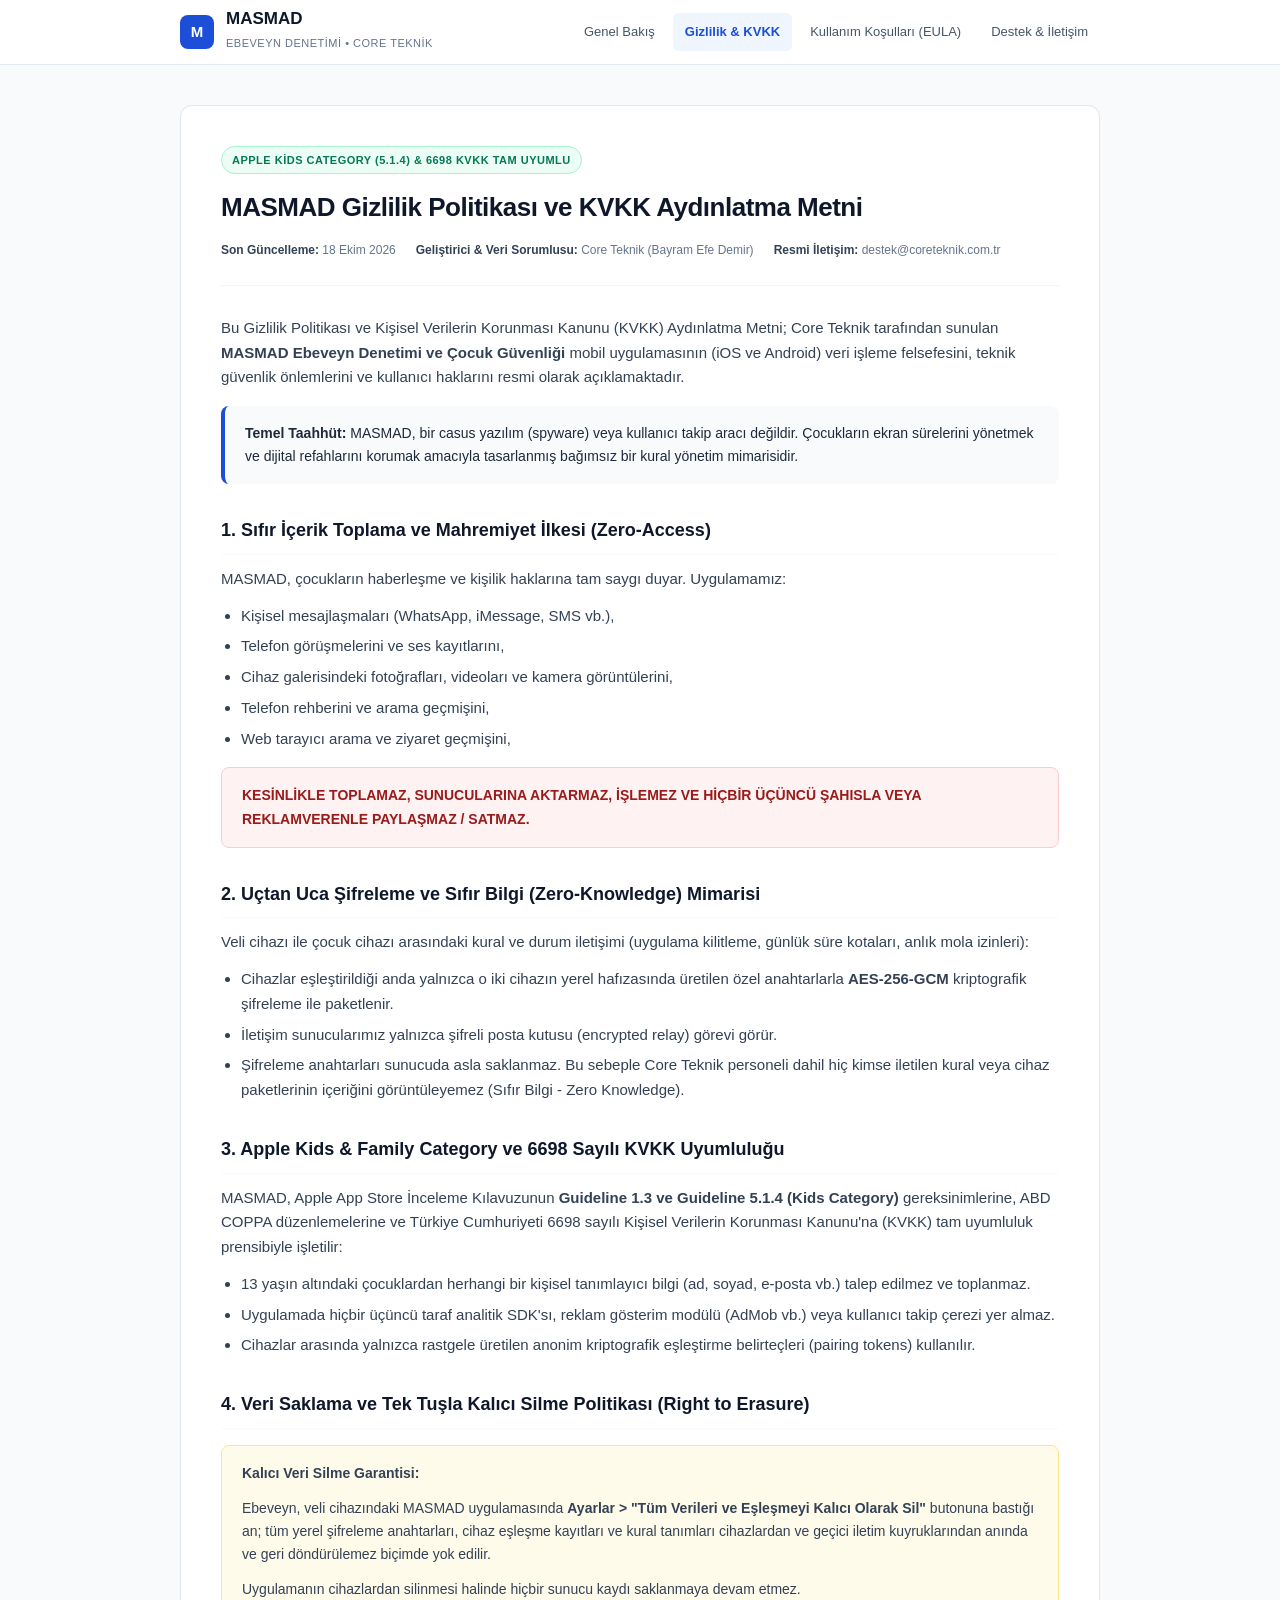
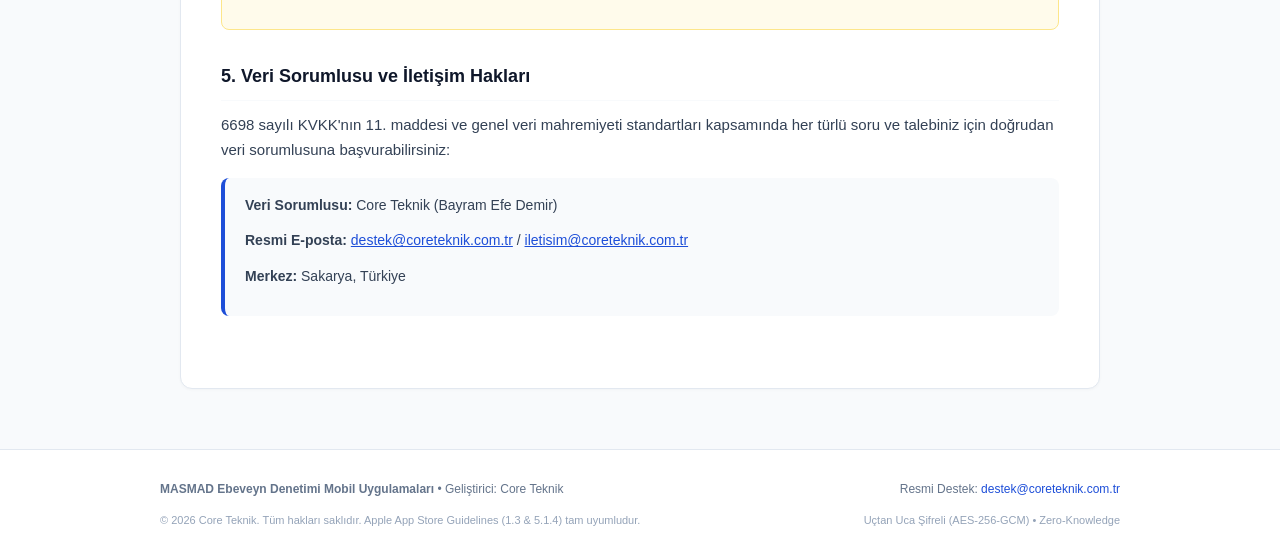
==== privacy/index.html @ 08ceb352 "feat: Standalone official legal and support viewer for MASMAD" ====
<!DOCTYPE html>
<html lang="tr">
<head>
  <meta charset="UTF-8">
  <meta name="viewport" content="width=device-width, initial-scale=1.0">
  <title>MASMAD — Gizlilik Politikası ve KVKK Aydınlatma Metni</title>
  <meta name="description" content="MASMAD mobil uygulamasının resmi Gizlilik Politikası ve KVKK Aydınlatma Metni. Apple Kids Category ve 6698 Sayılı KVKK tam uyumlu.">
  <link rel="stylesheet" href="/style.css">
</head>
<body>

  <header class="header">
    <div class="header-container">
      <a href="/" class="brand">
        <div class="brand-badge">M</div>
        <div class="brand-text">
          <h1>MASMAD</h1>
          <span>Ebeveyn Denetimi &bull; Core Teknik</span>
        </div>
      </a>
      <nav class="nav">
        <a href="/">Genel Bakış</a>
        <a href="/privacy" class="active">Gizlilik &amp; KVKK</a>
        <a href="/terms">Kullanım Koşulları (EULA)</a>
        <a href="/support">Destek &amp; İletişim</a>
      </nav>
    </div>
  </header>

  <main class="main-content">
    <article class="doc-card">
      <span class="doc-badge badge-green">Apple Kids Category (5.1.4) &amp; 6698 KVKK Tam Uyumlu</span>
      <h1 class="doc-title">MASMAD Gizlilik Politikası ve KVKK Aydınlatma Metni</h1>
      
      <div class="doc-meta">
        <div><strong>Son Güncelleme:</strong> 18 Ekim 2026</div>
        <div><strong>Geliştirici &amp; Veri Sorumlusu:</strong> Core Teknik (Bayram Efe Demir)</div>
        <div><strong>Resmi İletişim:</strong> destek@coreteknik.com.tr</div>
      </div>

      <div class="section">
        <p>
          Bu Gizlilik Politikası ve Kişisel Verilerin Korunması Kanunu (KVKK) Aydınlatma Metni; Core Teknik tarafından sunulan <strong>MASMAD Ebeveyn Denetimi ve Çocuk Güvenliği</strong> mobil uygulamasının (iOS ve Android) veri işleme felsefesini, teknik güvenlik önlemlerini ve kullanıcı haklarını resmi olarak açıklamaktadır.
        </p>
        <div class="callout callout-blue">
          <strong>Temel Taahhüt:</strong> MASMAD, bir casus yazılım (spyware) veya kullanıcı takip aracı değildir. Çocukların ekran sürelerini yönetmek ve dijital refahlarını korumak amacıyla tasarlanmış bağımsız bir kural yönetim mimarisidir.
        </div>
      </div>

      <div class="section">
        <h2>1. Sıfır İçerik Toplama ve Mahremiyet İlkesi (Zero-Access)</h2>
        <p>
          MASMAD, çocukların haberleşme ve kişilik haklarına tam saygı duyar. Uygulamamız:
        </p>
        <ul>
          <li>Kişisel mesajlaşmaları (WhatsApp, iMessage, SMS vb.),</li>
          <li>Telefon görüşmelerini ve ses kayıtlarını,</li>
          <li>Cihaz galerisindeki fotoğrafları, videoları ve kamera görüntülerini,</li>
          <li>Telefon rehberini ve arama geçmişini,</li>
          <li>Web tarayıcı arama ve ziyaret geçmişini,</li>
        </ul>
        <div class="callout callout-red">
          KESİNLİKLE TOPLAMAZ, SUNUCULARINA AKTARMAZ, İŞLEMEZ VE HİÇBİR ÜÇÜNCÜ ŞAHISLA VEYA REKLAMVERENLE PAYLAŞMAZ / SATMAZ.
        </div>
      </div>

      <div class="section">
        <h2>2. Uçtan Uca Şifreleme ve Sıfır Bilgi (Zero-Knowledge) Mimarisi</h2>
        <p>
          Veli cihazı ile çocuk cihazı arasındaki kural ve durum iletişimi (uygulama kilitleme, günlük süre kotaları, anlık mola izinleri):
        </p>
        <ul>
          <li>Cihazlar eşleştirildiği anda yalnızca o iki cihazın yerel hafızasında üretilen özel anahtarlarla <strong>AES-256-GCM</strong> kriptografik şifreleme ile paketlenir.</li>
          <li>İletişim sunucularımız yalnızca şifreli posta kutusu (encrypted relay) görevi görür.</li>
          <li>Şifreleme anahtarları sunucuda asla saklanmaz. Bu sebeple Core Teknik personeli dahil hiç kimse iletilen kural veya cihaz paketlerinin içeriğini görüntüleyemez (Sıfır Bilgi - Zero Knowledge).</li>
        </ul>
      </div>

      <div class="section">
        <h2>3. Apple Kids &amp; Family Category ve 6698 Sayılı KVKK Uyumluluğu</h2>
        <p>
          MASMAD, Apple App Store İnceleme Kılavuzunun <strong>Guideline 1.3 ve Guideline 5.1.4 (Kids Category)</strong> gereksinimlerine, ABD COPPA düzenlemelerine ve Türkiye Cumhuriyeti 6698 sayılı Kişisel Verilerin Korunması Kanunu'na (KVKK) tam uyumluluk prensibiyle işletilir:
        </p>
        <ul>
          <li>13 yaşın altındaki çocuklardan herhangi bir kişisel tanımlayıcı bilgi (ad, soyad, e-posta vb.) talep edilmez ve toplanmaz.</li>
          <li>Uygulamada hiçbir üçüncü taraf analitik SDK'sı, reklam gösterim modülü (AdMob vb.) veya kullanıcı takip çerezi yer almaz.</li>
          <li>Cihazlar arasında yalnızca rastgele üretilen anonim kriptografik eşleştirme belirteçleri (pairing tokens) kullanılır.</li>
        </ul>
      </div>

      <div class="section">
        <h2>4. Veri Saklama ve Tek Tuşla Kalıcı Silme Politikası (Right to Erasure)</h2>
        <div class="callout callout-amber">
          <p><strong>Kalıcı Veri Silme Garantisi:</strong></p>
          <p>
            Ebeveyn, veli cihazındaki MASMAD uygulamasında <strong>Ayarlar &gt; "Tüm Verileri ve Eşleşmeyi Kalıcı Olarak Sil"</strong> butonuna bastığı an; tüm yerel şifreleme anahtarları, cihaz eşleşme kayıtları ve kural tanımları cihazlardan ve geçici iletim kuyruklarından anında ve geri döndürülemez biçimde yok edilir.
          </p>
          <p style="margin-top: 8px;">
            Uygulamanın cihazlardan silinmesi halinde hiçbir sunucu kaydı saklanmaya devam etmez.
          </p>
        </div>
      </div>

      <div class="section">
        <h2>5. Veri Sorumlusu ve İletişim Hakları</h2>
        <p>
          6698 sayılı KVKK'nın 11. maddesi ve genel veri mahremiyeti standartları kapsamında her türlü soru ve talebiniz için doğrudan veri sorumlusuna başvurabilirsiniz:
        </p>
        <div class="callout callout-blue">
          <p><strong>Veri Sorumlusu:</strong> Core Teknik (Bayram Efe Demir)</p>
          <p><strong>Resmi E-posta:</strong> <a href="mailto:destek@coreteknik.com.tr" style="color: #1d4ed8; text-decoration: underline;">destek@coreteknik.com.tr</a> / <a href="mailto:iletisim@coreteknik.com.tr" style="color: #1d4ed8; text-decoration: underline;">iletisim@coreteknik.com.tr</a></p>
          <p><strong>Merkez:</strong> Sakarya, Türkiye</p>
        </div>
      </div>
    </article>
  </main>

  <footer class="footer">
    <div class="footer-container">
      <div class="footer-row">
        <div>
          <strong>MASMAD Ebeveyn Denetimi Mobil Uygulamaları</strong> &bull; Geliştirici: Core Teknik
        </div>
        <div class="footer-links">
          Resmi Destek: <a href="mailto:destek@coreteknik.com.tr">destek@coreteknik.com.tr</a>
        </div>
      </div>
      <div class="footer-row" style="font-size: 11px; color: #94a3b8;">
        <div>&copy; 2026 Core Teknik. Tüm hakları saklıdır. Apple App Store Guidelines (1.3 &amp; 5.1.4) tam uyumludur.</div>
        <div>Uçtan Uca Şifreli (AES-256-GCM) &bull; Zero-Knowledge</div>
      </div>
    </div>
  </footer>

</body>
</html>
---- style.css ----
* {
  box-sizing: border-box;
  margin: 0;
  padding: 0;
}

body {
  font-family: -apple-system, BlinkMacSystemFont, "Segoe UI", Roboto, Helvetica, Arial, sans-serif;
  background-color: #f8fafc;
  color: #1e293b;
  line-height: 1.65;
  font-size: 15px;
  -webkit-font-smoothing: antialiased;
}

/* Header */
.header {
  background-color: #ffffff;
  border-bottom: 1px solid #e2e8f0;
  position: sticky;
  top: 0;
  z-index: 100;
}

.header-container {
  max-width: 960px;
  margin: 0 auto;
  padding: 0 20px;
  height: 64px;
  display: flex;
  align-items: center;
  justify-content: space-between;
}

.brand {
  display: flex;
  align-items: center;
  text-decoration: none;
  gap: 12px;
}

.brand-badge {
  width: 34px;
  height: 34px;
  background: #1d4ed8;
  color: #ffffff;
  border-radius: 8px;
  display: flex;
  align-items: center;
  justify-content: center;
  font-weight: 800;
  font-size: 15px;
}

.brand-text h1 {
  font-size: 17px;
  font-weight: 700;
  color: #0f172a;
  line-height: 1.2;
}

.brand-text span {
  font-size: 11px;
  color: #64748b;
  text-transform: uppercase;
  letter-spacing: 0.5px;
}

.nav {
  display: flex;
  gap: 6px;
}

.nav a {
  text-decoration: none;
  font-size: 13px;
  font-weight: 500;
  color: #475569;
  padding: 8px 12px;
  border-radius: 6px;
  transition: all 0.15s ease;
}

.nav a:hover {
  background-color: #f1f5f9;
  color: #0f172a;
}

.nav a.active {
  background-color: #eff6ff;
  color: #1d4ed8;
  font-weight: 600;
}

/* Container */
.main-content {
  max-width: 960px;
  margin: 0 auto;
  padding: 40px 20px 60px;
}

/* Paper Card */
.doc-card {
  background: #ffffff;
  border: 1px solid #e2e8f0;
  border-radius: 12px;
  padding: 40px;
  box-shadow: 0 1px 3px rgba(0, 0, 0, 0.03);
}

.doc-badge {
  display: inline-block;
  font-size: 11px;
  font-weight: 600;
  padding: 4px 10px;
  border-radius: 20px;
  margin-bottom: 12px;
  text-transform: uppercase;
  letter-spacing: 0.5px;
}

.badge-green {
  background-color: #ecfdf5;
  color: #047857;
  border: 1px solid #a7f3d0;
}

.badge-blue {
  background-color: #eff6ff;
  color: #1d4ed8;
  border: 1px solid #bfdbfe;
}

.badge-amber {
  background-color: #fffbeb;
  color: #b45309;
  border: 1px solid #fde68a;
}

.doc-title {
  font-size: 26px;
  font-weight: 800;
  color: #0f172a;
  margin-bottom: 12px;
  letter-spacing: -0.5px;
}

.doc-meta {
  display: flex;
  flex-wrap: wrap;
  gap: 20px;
  font-size: 12px;
  color: #64748b;
  padding-bottom: 24px;
  border-bottom: 1px solid #f1f5f9;
  margin-bottom: 30px;
}

.doc-meta strong {
  color: #334155;
}

/* Document Sections */
.section {
  margin-bottom: 32px;
}

.section h2 {
  font-size: 18px;
  font-weight: 700;
  color: #0f172a;
  margin-bottom: 12px;
  padding-bottom: 8px;
  border-bottom: 1px solid #f8fafc;
}

.section p {
  color: #334155;
  margin-bottom: 12px;
}

.section ul {
  padding-left: 20px;
  margin-bottom: 14px;
}

.section li {
  color: #334155;
  margin-bottom: 6px;
}

/* Callout Boxes */
.callout {
  padding: 16px 20px;
  border-radius: 8px;
  margin: 16px 0;
  font-size: 14px;
}

.callout-blue {
  background-color: #f8fafc;
  border-left: 4px solid #1d4ed8;
  color: #1e293b;
}

.callout-red {
  background-color: #fef2f2;
  border: 1px solid #fecaca;
  color: #991b1b;
  font-weight: 600;
}

.callout-green {
  background-color: #f0fdf4;
  border: 2px solid #bbf7d0;
  color: #166534;
}

.callout-amber {
  background-color: #fffbeb;
  border: 1px solid #fde68a;
  color: #92400e;
}

/* Grid Cards on Home */
.grid-3 {
  display: grid;
  grid-template-columns: repeat(auto-fit, minmax(280px, 1fr));
  gap: 20px;
  margin-top: 24px;
}

.link-card {
  background: #ffffff;
  border: 1px solid #e2e8f0;
  border-radius: 10px;
  padding: 24px;
  text-decoration: none;
  color: inherit;
  display: flex;
  flex-direction: column;
  justify-content: space-between;
  transition: all 0.15s ease;
}

.link-card:hover {
  border-color: #93c5fd;
  box-shadow: 0 4px 6px -1px rgba(0, 0, 0, 0.05);
}

.link-card h3 {
  font-size: 16px;
  font-weight: 700;
  color: #0f172a;
  margin: 12px 0 8px;
}

.link-card p {
  font-size: 13px;
  color: #64748b;
  line-height: 1.5;
}

.card-action {
  margin-top: 20px;
  font-size: 13px;
  font-weight: 600;
  color: #1d4ed8;
}

/* Step Card */
.step-item {
  display: flex;
  gap: 16px;
  padding: 16px;
  background: #f8fafc;
  border: 1px solid #e2e8f0;
  border-radius: 8px;
  margin-bottom: 12px;
}

.step-num {
  width: 30px;
  height: 30px;
  background: #1d4ed8;
  color: #ffffff;
  border-radius: 50%;
  display: flex;
  align-items: center;
  justify-content: center;
  font-weight: 700;
  font-size: 13px;
  flex-shrink: 0;
}

.step-body h4 {
  font-size: 15px;
  font-weight: 700;
  color: #0f172a;
  margin-bottom: 4px;
}

.step-body p {
  font-size: 13px;
  color: #475569;
  margin: 0;
}

/* Footer */
.footer {
  background: #ffffff;
  border-top: 1px solid #e2e8f0;
  padding: 30px 20px;
  font-size: 12px;
  color: #64748b;
}

.footer-container {
  max-width: 960px;
  margin: 0 auto;
  display: flex;
  flex-direction: column;
  gap: 12px;
}

.footer-row {
  display: flex;
  justify-content: space-between;
  align-items: center;
  flex-wrap: wrap;
  gap: 12px;
}

.footer-links a {
  color: #1d4ed8;
  text-decoration: none;
}

.footer-links a:hover {
  text-decoration: underline;
}

/* Responsive */
@media (max-width: 640px) {
  .doc-card {
    padding: 24px 18px;
  }
  .doc-title {
    font-size: 22px;
  }
  .nav {
    display: none;
  }
}
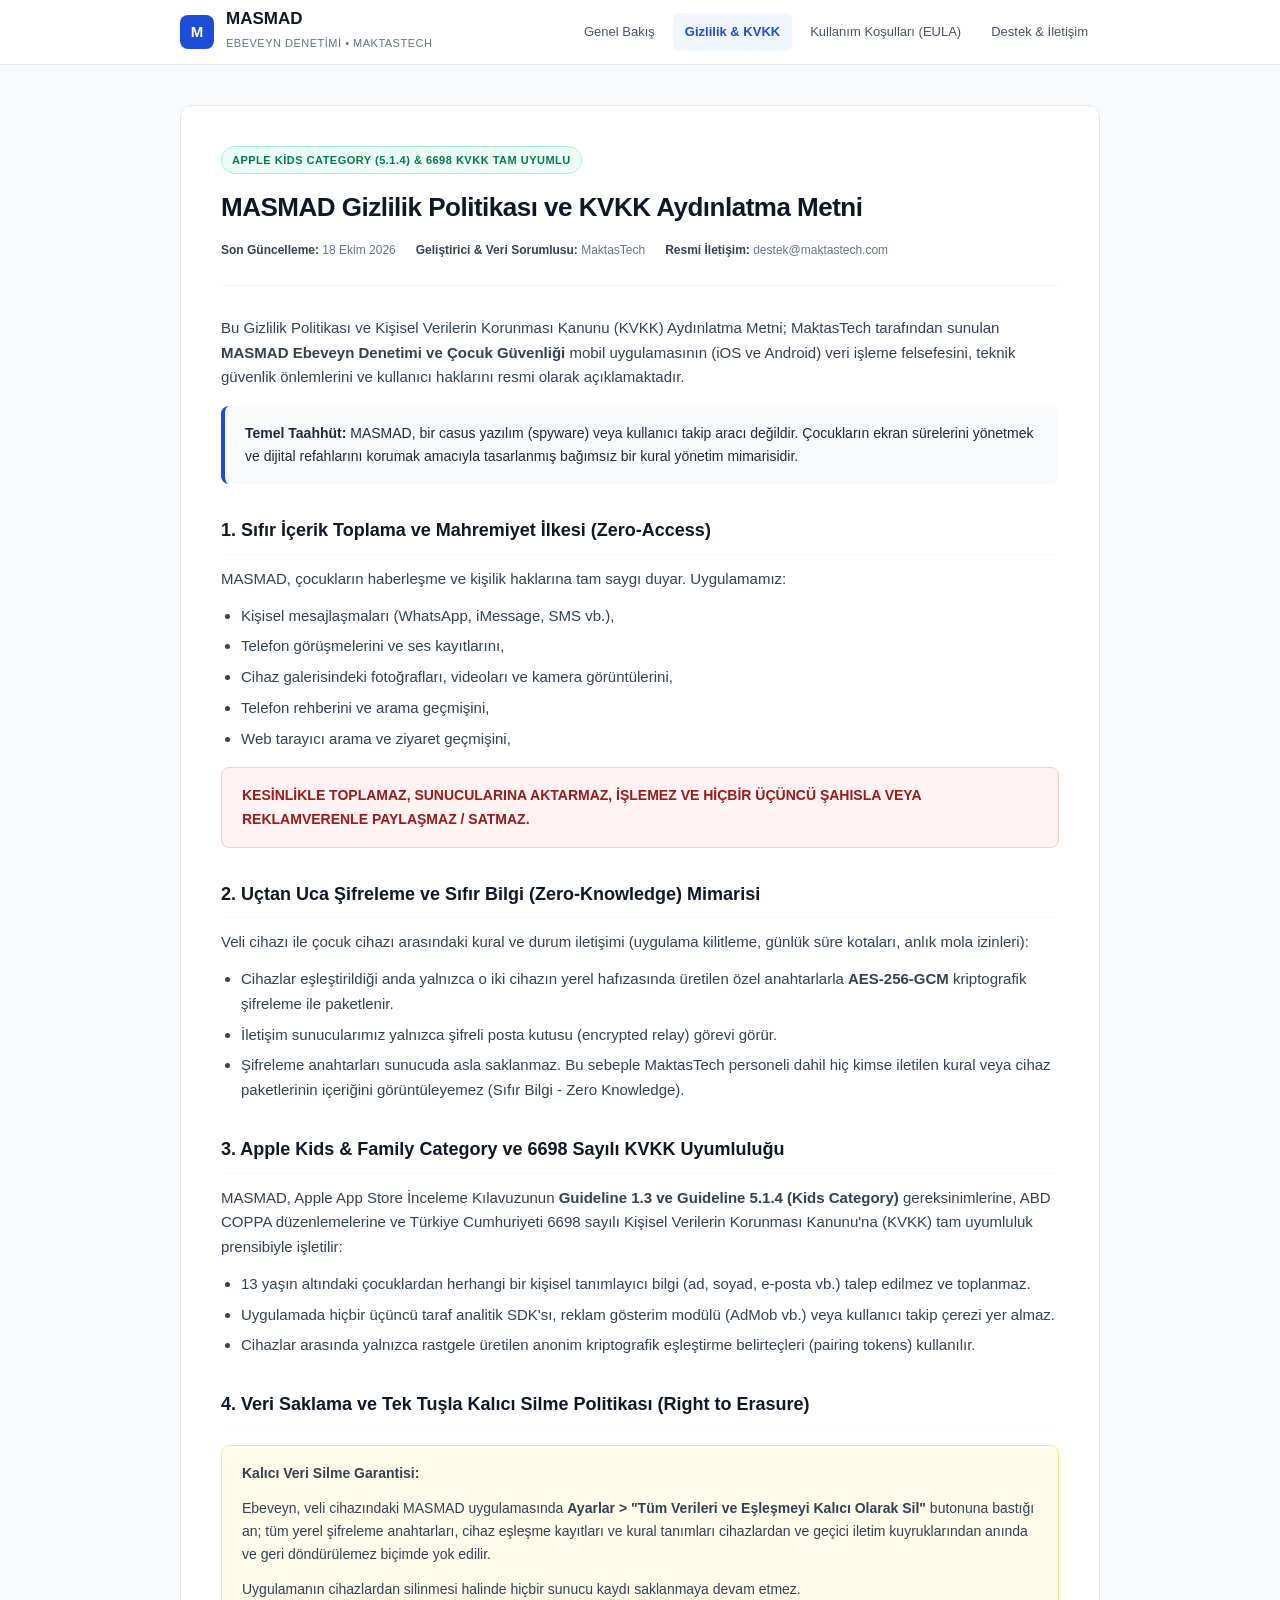
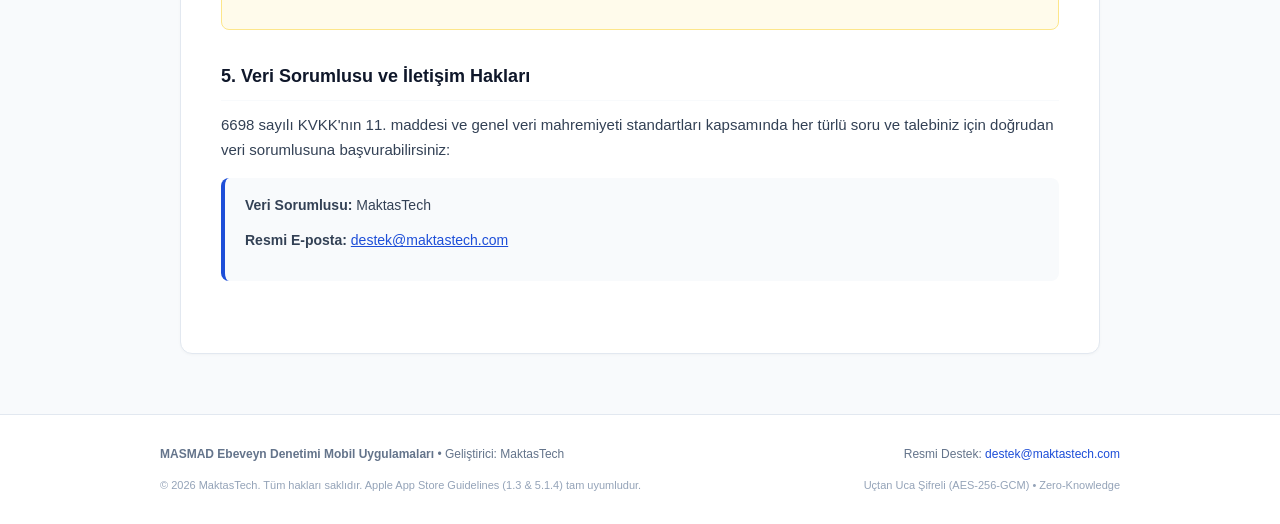
==== commit f0d325a5: "fix: Update developer identity to MaktasTech and remove all personal references" ====
--- a/privacy/index.html
+++ b/privacy/index.html
@@ -15,7 +15,7 @@
         <div class="brand-badge">M</div>
         <div class="brand-text">
           <h1>MASMAD</h1>
-          <span>Ebeveyn Denetimi &bull; Core Teknik</span>
+          <span>Ebeveyn Denetimi &bull; MaktasTech</span>
         </div>
       </a>
       <nav class="nav">
@@ -34,13 +34,13 @@
       
       <div class="doc-meta">
         <div><strong>Son Güncelleme:</strong> 18 Ekim 2026</div>
-        <div><strong>Geliştirici &amp; Veri Sorumlusu:</strong> Core Teknik (Bayram Efe Demir)</div>
-        <div><strong>Resmi İletişim:</strong> destek@coreteknik.com.tr</div>
+        <div><strong>Geliştirici &amp; Veri Sorumlusu:</strong> MaktasTech</div>
+        <div><strong>Resmi İletişim:</strong> destek@maktastech.com</div>
       </div>
 
       <div class="section">
         <p>
-          Bu Gizlilik Politikası ve Kişisel Verilerin Korunması Kanunu (KVKK) Aydınlatma Metni; Core Teknik tarafından sunulan <strong>MASMAD Ebeveyn Denetimi ve Çocuk Güvenliği</strong> mobil uygulamasının (iOS ve Android) veri işleme felsefesini, teknik güvenlik önlemlerini ve kullanıcı haklarını resmi olarak açıklamaktadır.
+          Bu Gizlilik Politikası ve Kişisel Verilerin Korunması Kanunu (KVKK) Aydınlatma Metni; MaktasTech tarafından sunulan <strong>MASMAD Ebeveyn Denetimi ve Çocuk Güvenliği</strong> mobil uygulamasının (iOS ve Android) veri işleme felsefesini, teknik güvenlik önlemlerini ve kullanıcı haklarını resmi olarak açıklamaktadır.
         </p>
         <div class="callout callout-blue">
           <strong>Temel Taahhüt:</strong> MASMAD, bir casus yazılım (spyware) veya kullanıcı takip aracı değildir. Çocukların ekran sürelerini yönetmek ve dijital refahlarını korumak amacıyla tasarlanmış bağımsız bir kural yönetim mimarisidir.
@@ -72,7 +72,7 @@
         <ul>
           <li>Cihazlar eşleştirildiği anda yalnızca o iki cihazın yerel hafızasında üretilen özel anahtarlarla <strong>AES-256-GCM</strong> kriptografik şifreleme ile paketlenir.</li>
           <li>İletişim sunucularımız yalnızca şifreli posta kutusu (encrypted relay) görevi görür.</li>
-          <li>Şifreleme anahtarları sunucuda asla saklanmaz. Bu sebeple Core Teknik personeli dahil hiç kimse iletilen kural veya cihaz paketlerinin içeriğini görüntüleyemez (Sıfır Bilgi - Zero Knowledge).</li>
+          <li>Şifreleme anahtarları sunucuda asla saklanmaz. Bu sebeple MaktasTech personeli dahil hiç kimse iletilen kural veya cihaz paketlerinin içeriğini görüntüleyemez (Sıfır Bilgi - Zero Knowledge).</li>
         </ul>
       </div>
 
@@ -107,9 +107,8 @@
           6698 sayılı KVKK'nın 11. maddesi ve genel veri mahremiyeti standartları kapsamında her türlü soru ve talebiniz için doğrudan veri sorumlusuna başvurabilirsiniz:
         </p>
         <div class="callout callout-blue">
-          <p><strong>Veri Sorumlusu:</strong> Core Teknik (Bayram Efe Demir)</p>
-          <p><strong>Resmi E-posta:</strong> <a href="mailto:destek@coreteknik.com.tr" style="color: #1d4ed8; text-decoration: underline;">destek@coreteknik.com.tr</a> / <a href="mailto:iletisim@coreteknik.com.tr" style="color: #1d4ed8; text-decoration: underline;">iletisim@coreteknik.com.tr</a></p>
-          <p><strong>Merkez:</strong> Sakarya, Türkiye</p>
+          <p><strong>Veri Sorumlusu:</strong> MaktasTech</p>
+          <p><strong>Resmi E-posta:</strong> <a href="mailto:destek@maktastech.com" style="color: #1d4ed8; text-decoration: underline;">destek@maktastech.com</a></p>
         </div>
       </div>
     </article>
@@ -119,14 +118,14 @@
     <div class="footer-container">
       <div class="footer-row">
         <div>
-          <strong>MASMAD Ebeveyn Denetimi Mobil Uygulamaları</strong> &bull; Geliştirici: Core Teknik
+          <strong>MASMAD Ebeveyn Denetimi Mobil Uygulamaları</strong> &bull; Geliştirici: MaktasTech
         </div>
         <div class="footer-links">
-          Resmi Destek: <a href="mailto:destek@coreteknik.com.tr">destek@coreteknik.com.tr</a>
+          Resmi Destek: <a href="mailto:destek@maktastech.com">destek@maktastech.com</a>
         </div>
       </div>
       <div class="footer-row" style="font-size: 11px; color: #94a3b8;">
-        <div>&copy; 2026 Core Teknik. Tüm hakları saklıdır. Apple App Store Guidelines (1.3 &amp; 5.1.4) tam uyumludur.</div>
+        <div>&copy; 2026 MaktasTech. Tüm hakları saklıdır. Apple App Store Guidelines (1.3 &amp; 5.1.4) tam uyumludur.</div>
         <div>Uçtan Uca Şifreli (AES-256-GCM) &bull; Zero-Knowledge</div>
       </div>
     </div>
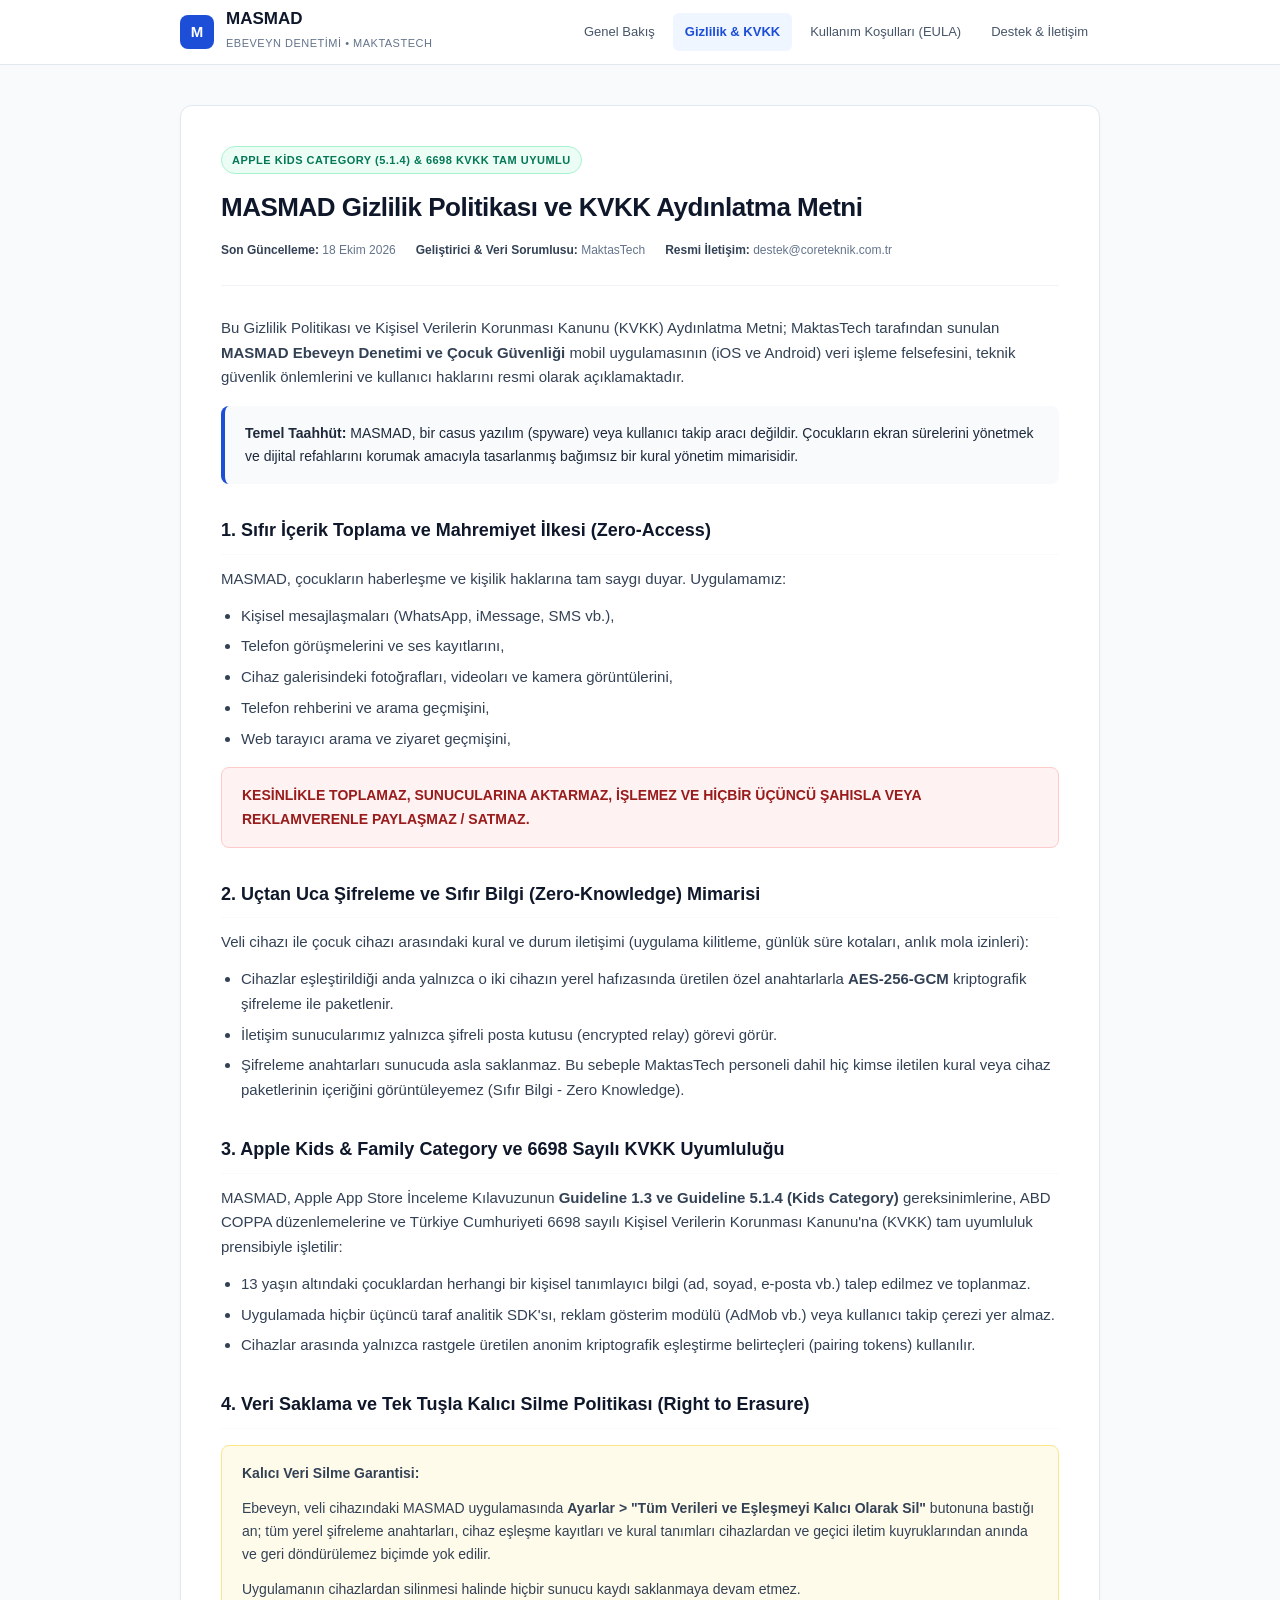
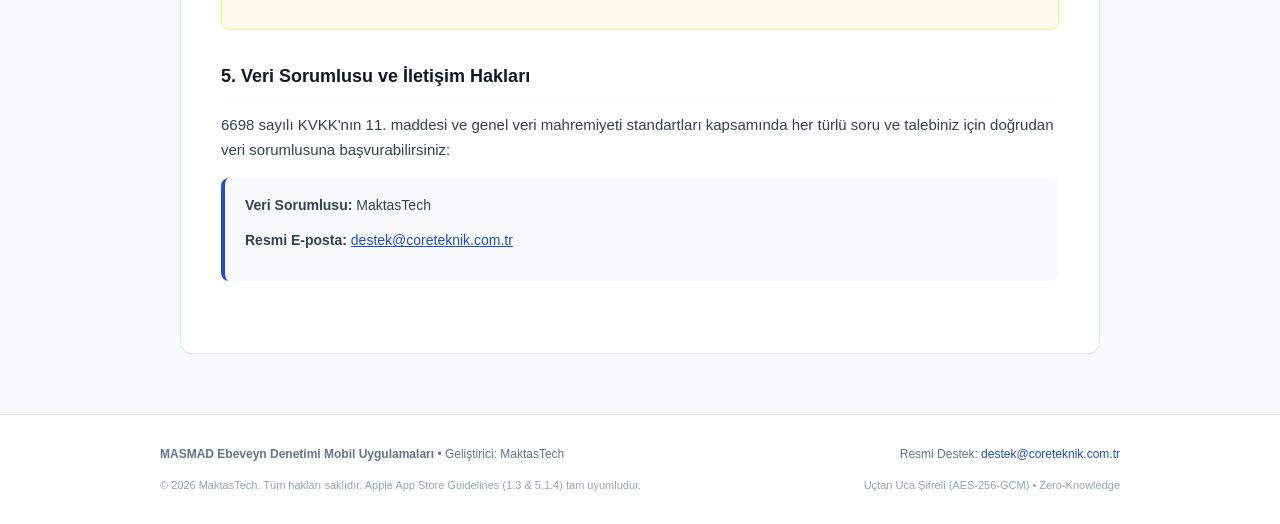
==== commit e06db4a9: "style: Update official contact email to destek@coreteknik.com.tr while keeping MaktasTech as develop" ====
--- a/privacy/index.html
+++ b/privacy/index.html
@@ -35,7 +35,7 @@
       <div class="doc-meta">
         <div><strong>Son Güncelleme:</strong> 18 Ekim 2026</div>
         <div><strong>Geliştirici &amp; Veri Sorumlusu:</strong> MaktasTech</div>
-        <div><strong>Resmi İletişim:</strong> destek@maktastech.com</div>
+        <div><strong>Resmi İletişim:</strong> destek@coreteknik.com.tr</div>
       </div>
 
       <div class="section">
@@ -108,7 +108,7 @@
         </p>
         <div class="callout callout-blue">
           <p><strong>Veri Sorumlusu:</strong> MaktasTech</p>
-          <p><strong>Resmi E-posta:</strong> <a href="mailto:destek@maktastech.com" style="color: #1d4ed8; text-decoration: underline;">destek@maktastech.com</a></p>
+          <p><strong>Resmi E-posta:</strong> <a href="mailto:destek@coreteknik.com.tr" style="color: #1d4ed8; text-decoration: underline;">destek@coreteknik.com.tr</a></p>
         </div>
       </div>
     </article>
@@ -121,7 +121,7 @@
           <strong>MASMAD Ebeveyn Denetimi Mobil Uygulamaları</strong> &bull; Geliştirici: MaktasTech
         </div>
         <div class="footer-links">
-          Resmi Destek: <a href="mailto:destek@maktastech.com">destek@maktastech.com</a>
+          Resmi Destek: <a href="mailto:destek@coreteknik.com.tr">destek@coreteknik.com.tr</a>
         </div>
       </div>
       <div class="footer-row" style="font-size: 11px; color: #94a3b8;">
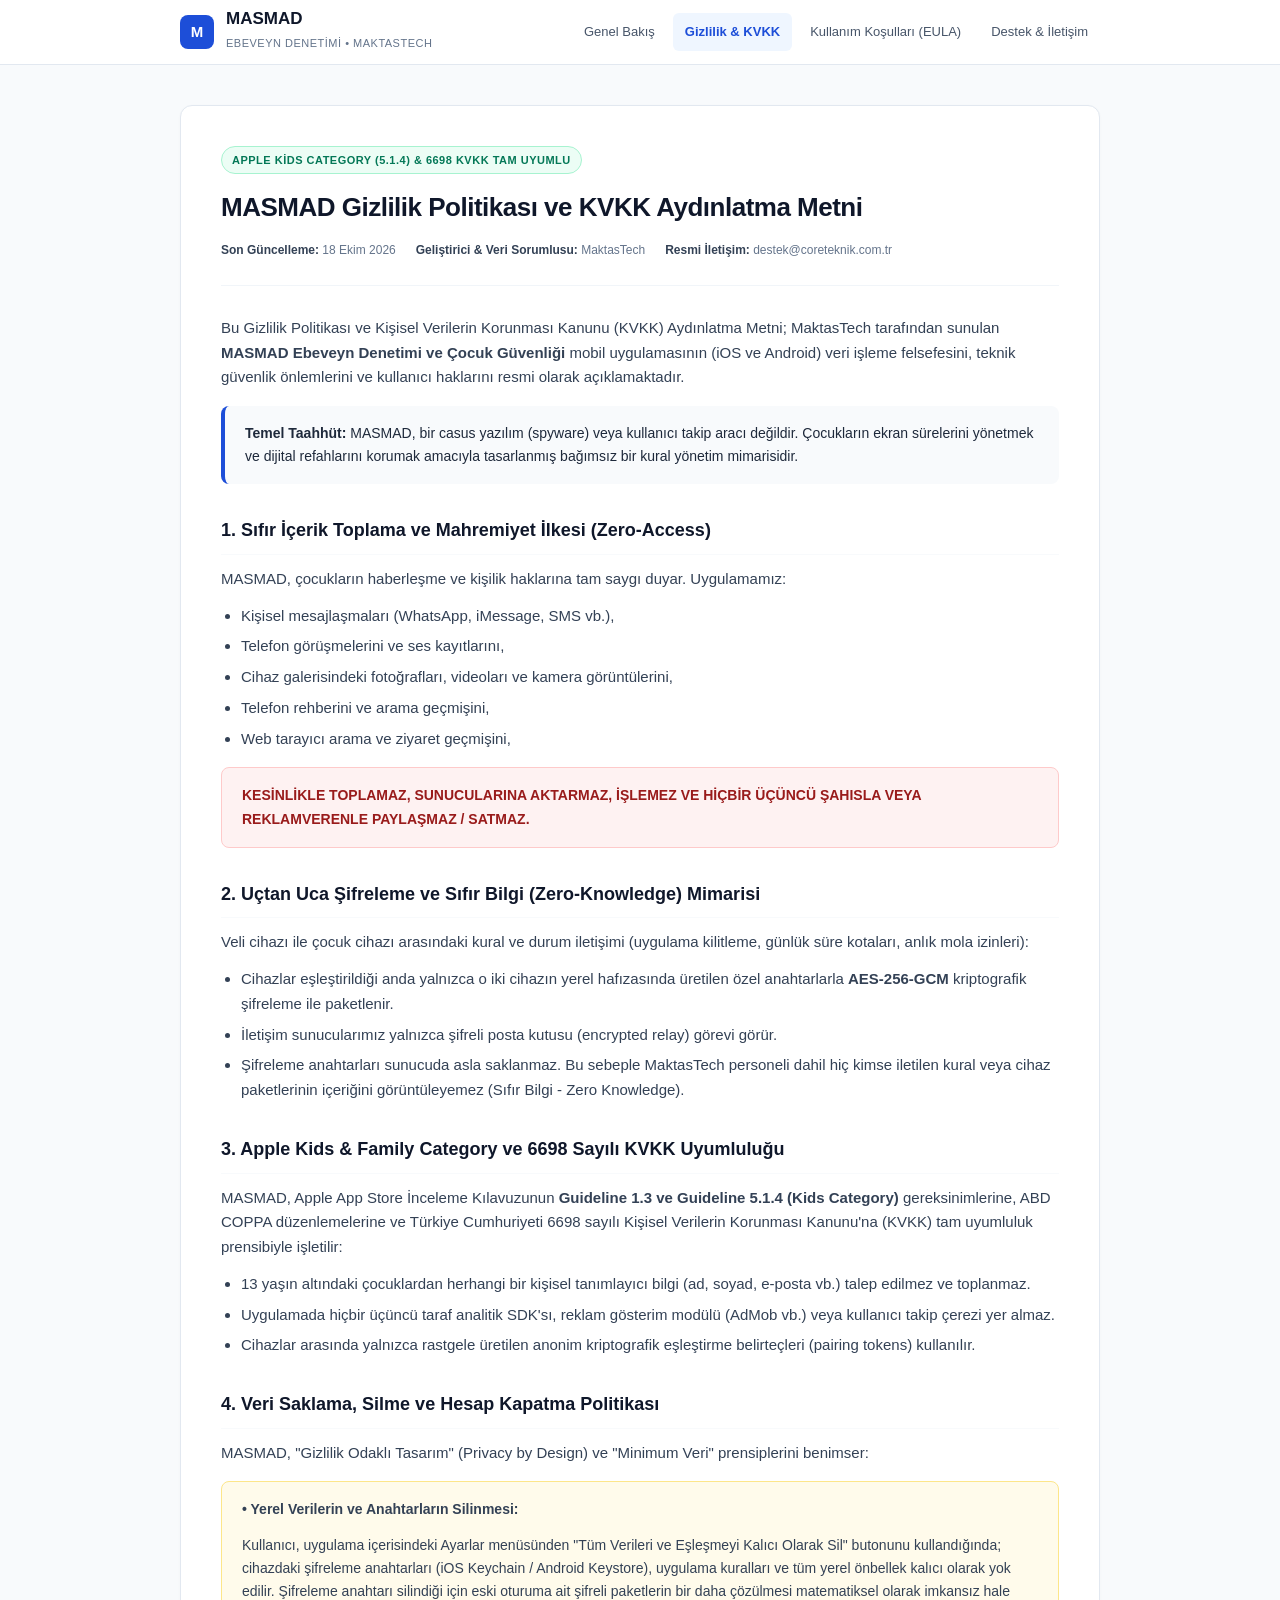
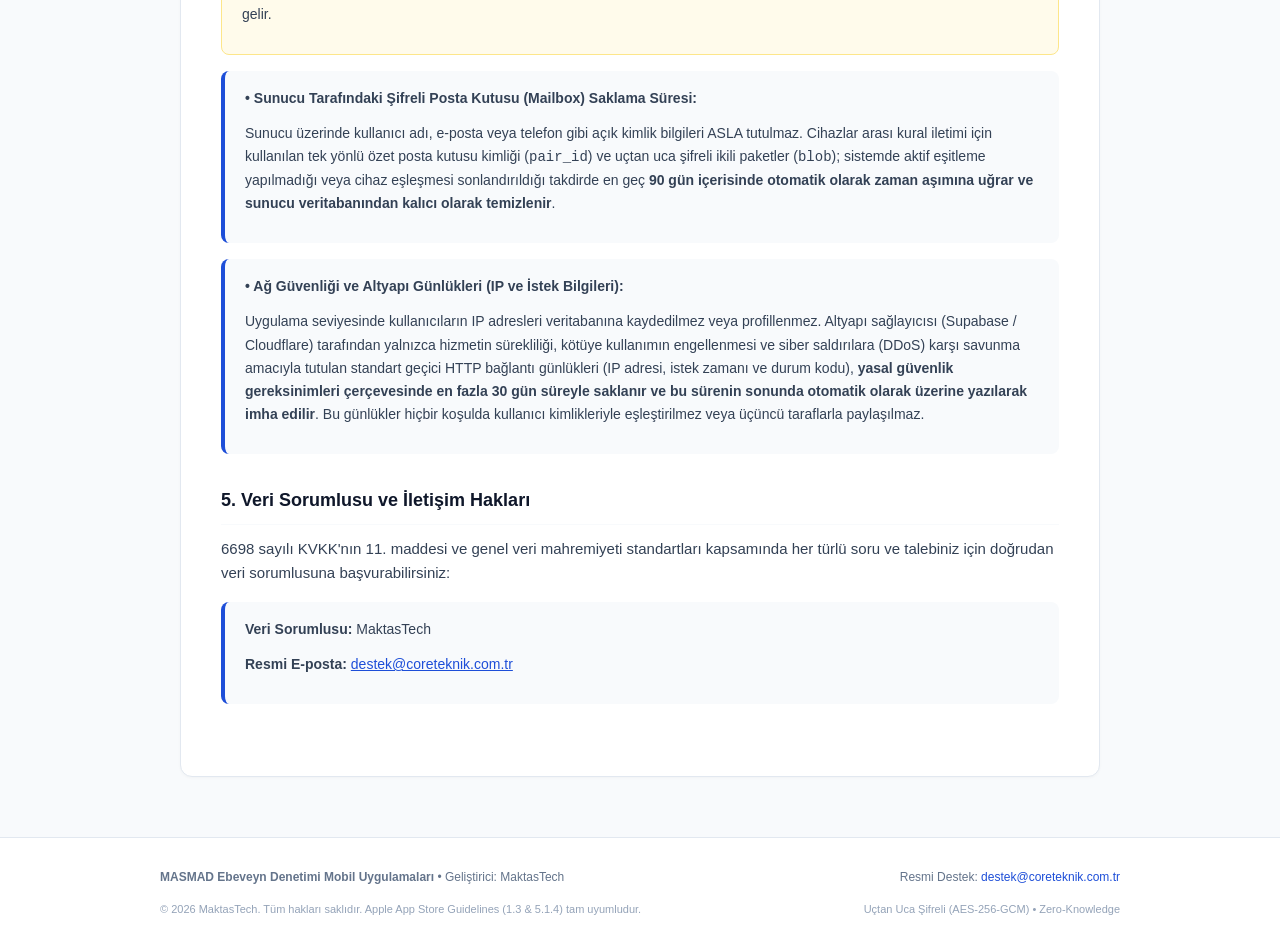
==== commit ad2bb9b9: "docs: Update Section 4 with data retention, deletion, mailbox TTL and server logs policy" ====
--- a/privacy/index.html
+++ b/privacy/index.html
@@ -89,14 +89,29 @@
       </div>
 
       <div class="section">
-        <h2>4. Veri Saklama ve Tek Tuşla Kalıcı Silme Politikası (Right to Erasure)</h2>
-        <div class="callout callout-amber">
-          <p><strong>Kalıcı Veri Silme Garantisi:</strong></p>
+        <h2>4. Veri Saklama, Silme ve Hesap Kapatma Politikası</h2>
+        <p>
+          MASMAD, "Gizlilik Odaklı Tasarım" (Privacy by Design) ve "Minimum Veri" prensiplerini benimser:
+        </p>
+
+        <div class="callout callout-amber" style="margin-bottom: 16px;">
+          <p><strong>• Yerel Verilerin ve Anahtarların Silinmesi:</strong></p>
           <p>
-            Ebeveyn, veli cihazındaki MASMAD uygulamasında <strong>Ayarlar &gt; "Tüm Verileri ve Eşleşmeyi Kalıcı Olarak Sil"</strong> butonuna bastığı an; tüm yerel şifreleme anahtarları, cihaz eşleşme kayıtları ve kural tanımları cihazlardan ve geçici iletim kuyruklarından anında ve geri döndürülemez biçimde yok edilir.
+            Kullanıcı, uygulama içerisindeki Ayarlar menüsünden "Tüm Verileri ve Eşleşmeyi Kalıcı Olarak Sil" butonunu kullandığında; cihazdaki şifreleme anahtarları (iOS Keychain / Android Keystore), uygulama kuralları ve tüm yerel önbellek kalıcı olarak yok edilir. Şifreleme anahtarı silindiği için eski oturuma ait şifreli paketlerin bir daha çözülmesi matematiksel olarak imkansız hale gelir.
           </p>
-          <p style="margin-top: 8px;">
-            Uygulamanın cihazlardan silinmesi halinde hiçbir sunucu kaydı saklanmaya devam etmez.
+        </div>
+
+        <div class="callout callout-blue" style="margin-bottom: 16px;">
+          <p><strong>• Sunucu Tarafındaki Şifreli Posta Kutusu (Mailbox) Saklama Süresi:</strong></p>
+          <p>
+            Sunucu üzerinde kullanıcı adı, e-posta veya telefon gibi açık kimlik bilgileri ASLA tutulmaz. Cihazlar arası kural iletimi için kullanılan tek yönlü özet posta kutusu kimliği (<code>pair_id</code>) ve uçtan uca şifreli ikili paketler (<code>blob</code>); sistemde aktif eşitleme yapılmadığı veya cihaz eşleşmesi sonlandırıldığı takdirde en geç <strong>90 gün içerisinde otomatik olarak zaman aşımına uğrar ve sunucu veritabanından kalıcı olarak temizlenir</strong>.
+          </p>
+        </div>
+
+        <div class="callout callout-blue">
+          <p><strong>• Ağ Güvenliği ve Altyapı Günlükleri (IP ve İstek Bilgileri):</strong></p>
+          <p>
+            Uygulama seviyesinde kullanıcıların IP adresleri veritabanına kaydedilmez veya profillenmez. Altyapı sağlayıcısı (Supabase / Cloudflare) tarafından yalnızca hizmetin sürekliliği, kötüye kullanımın engellenmesi ve siber saldırılara (DDoS) karşı savunma amacıyla tutulan standart geçici HTTP bağlantı günlükleri (IP adresi, istek zamanı ve durum kodu), <strong>yasal güvenlik gereksinimleri çerçevesinde en fazla 30 gün süreyle saklanır ve bu sürenin sonunda otomatik olarak üzerine yazılarak imha edilir</strong>. Bu günlükler hiçbir koşulda kullanıcı kimlikleriyle eşleştirilmez veya üçüncü taraflarla paylaşılmaz.
           </p>
         </div>
       </div>
